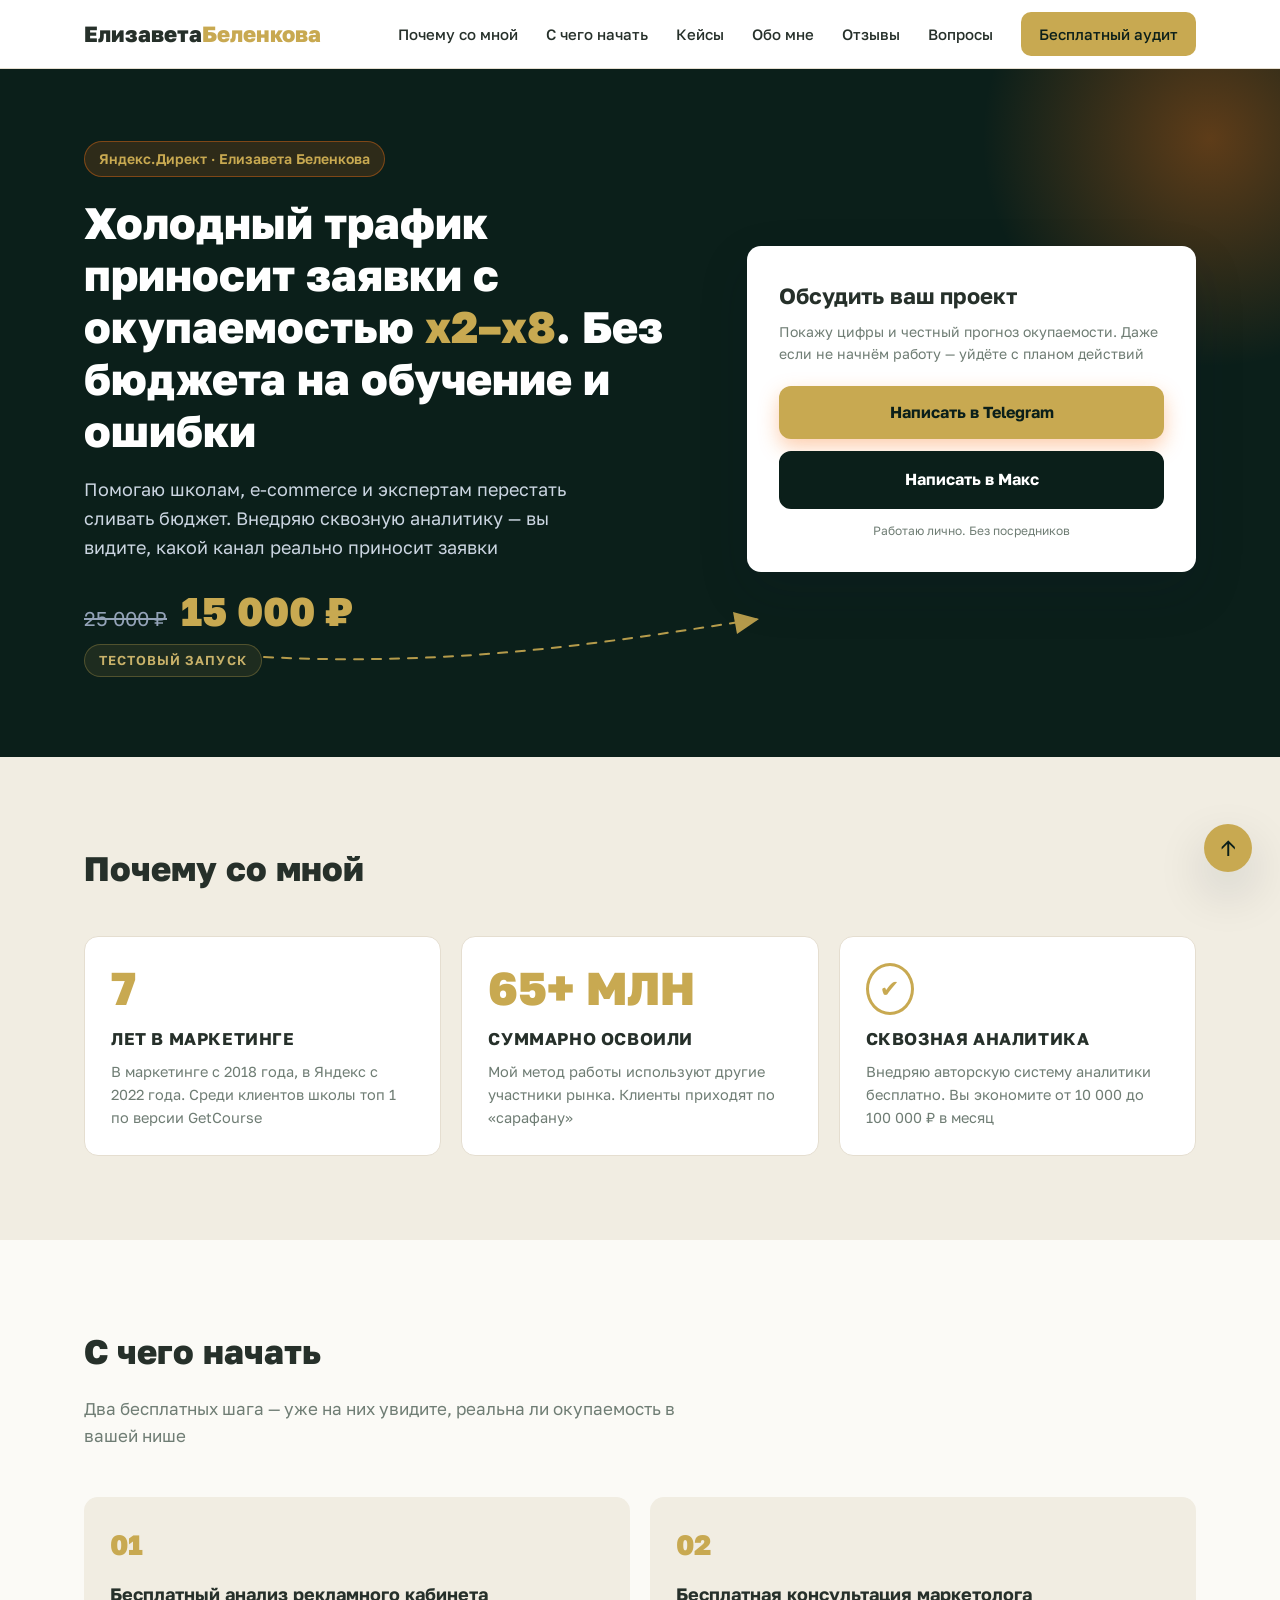
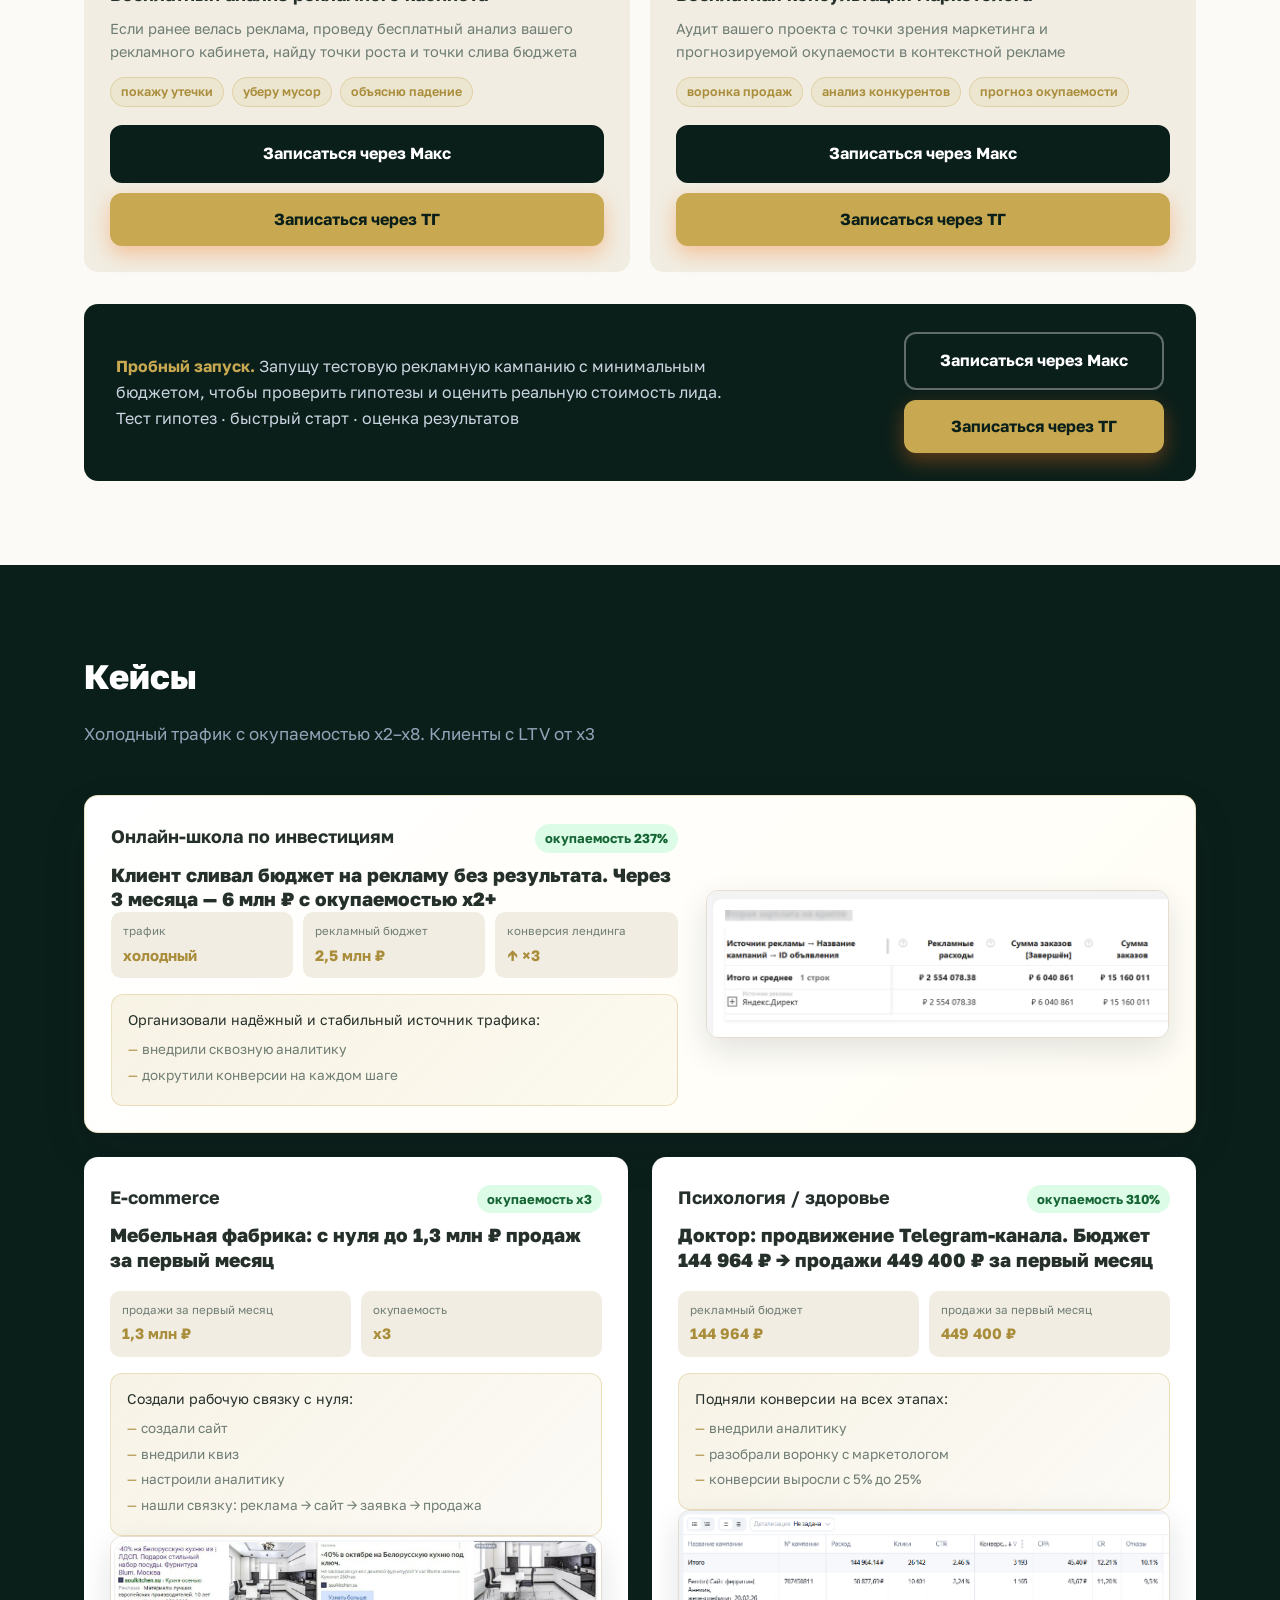
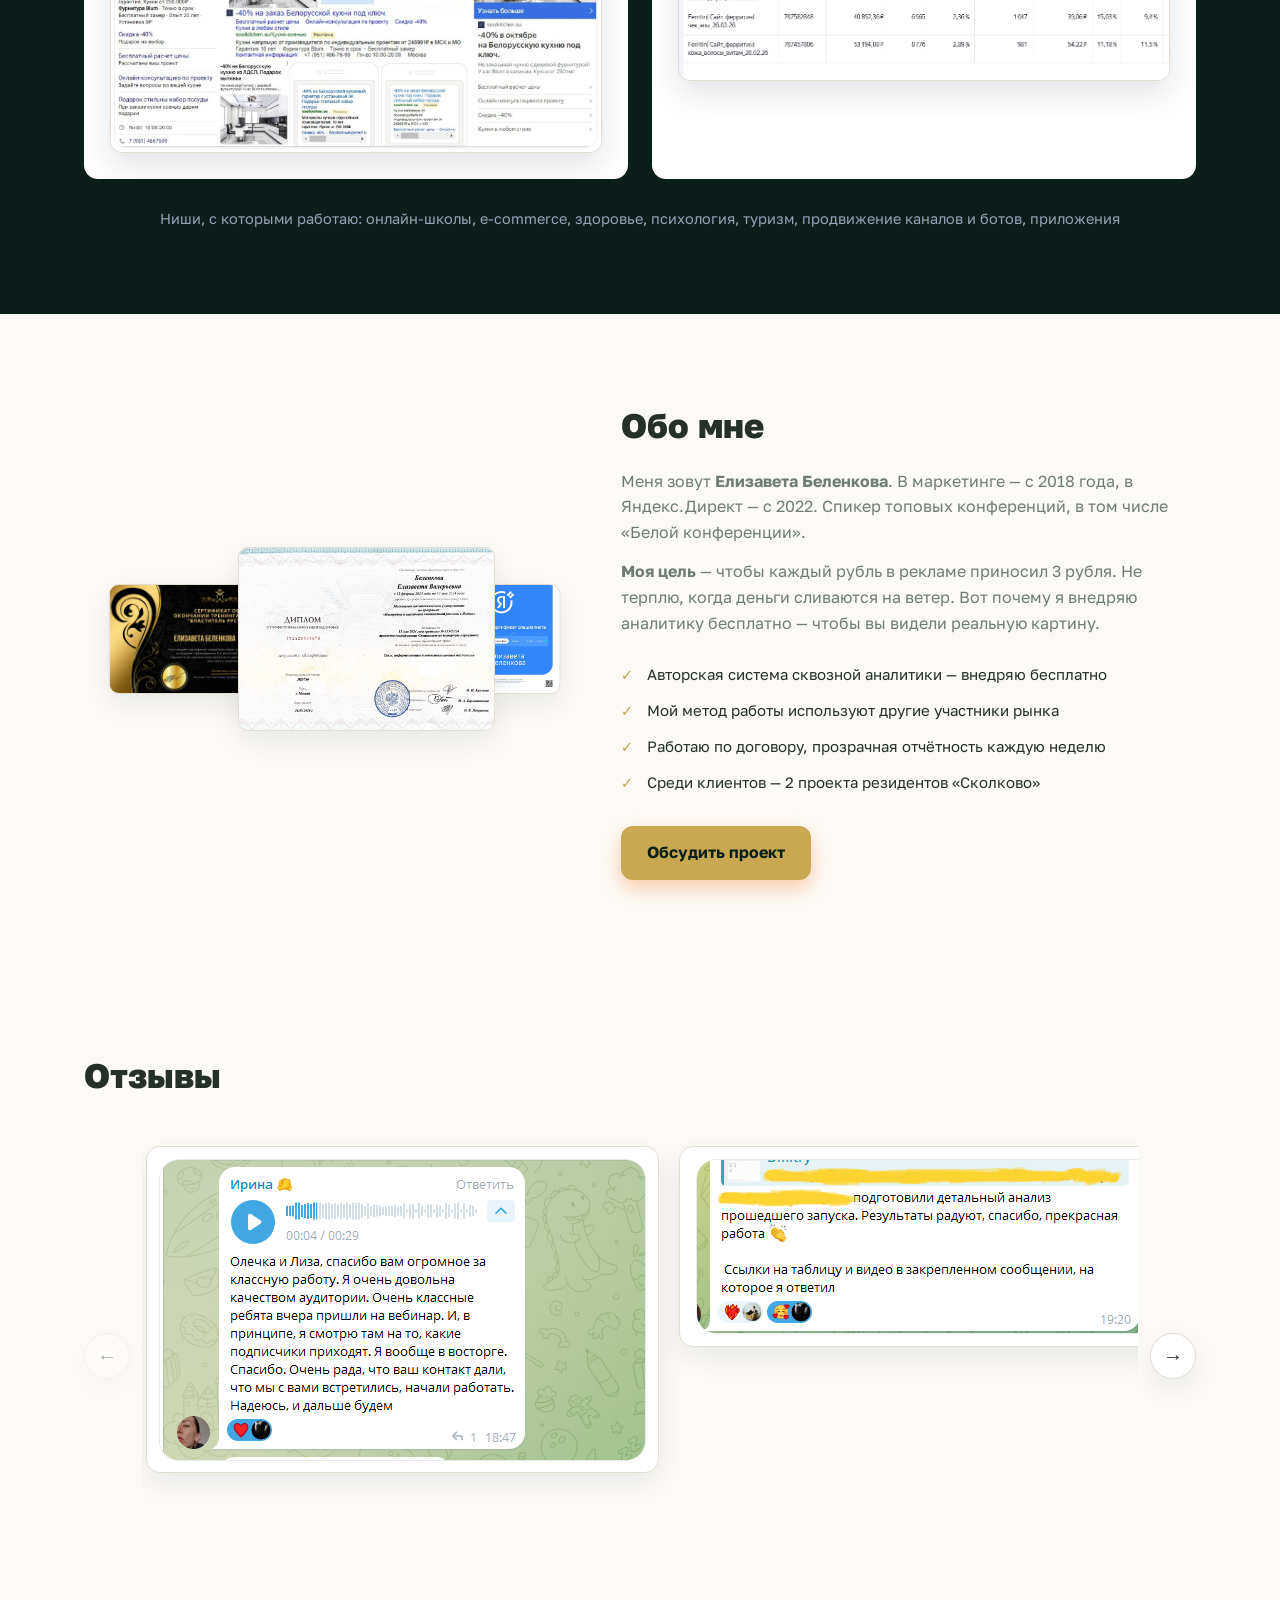
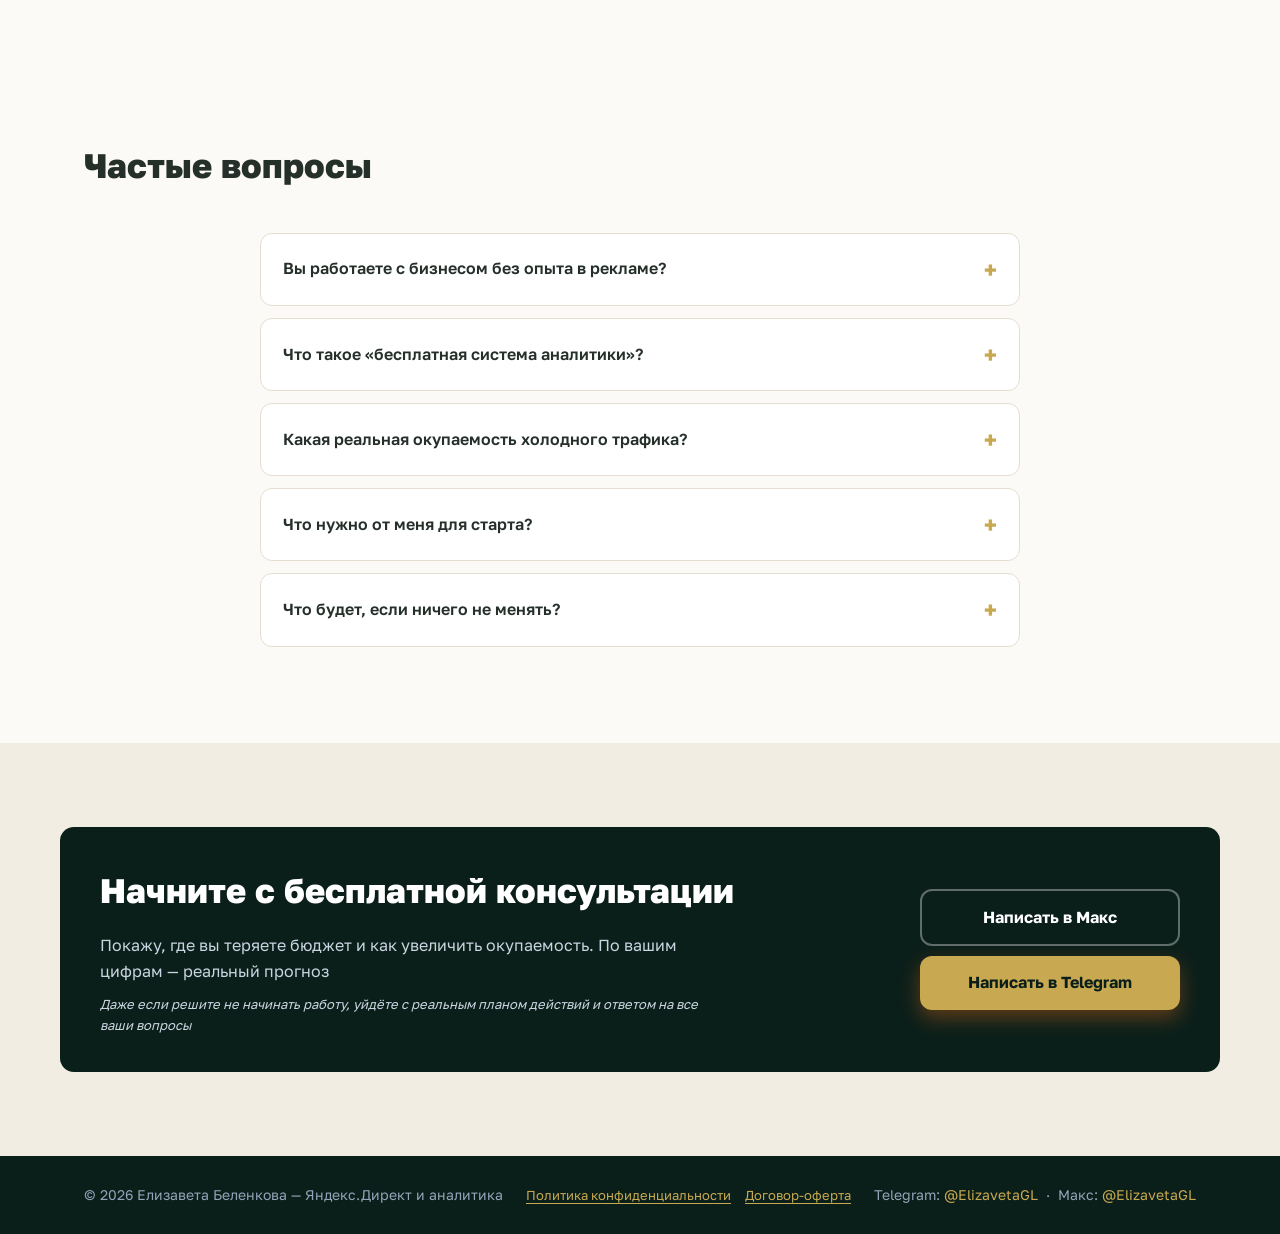
==== index_copy.html @ 48cde71e "feat: создал index_copy.html с рекомендациями по текстам - Hero: заголовок про клиента, подзаголовок" ====
<!DOCTYPE html>
<html lang="ru">
<head>
  <meta charset="UTF-8">
  <meta name="viewport" content="width=device-width, initial-scale=1.0">
  <title>Контекстная реклама с окупаемостью х2–х8 | Елизавета Беленкова</title>
  <meta name="description" content="Настройка и ведение Яндекс.Директ для онлайн-школ, e-commerce и сервисных ниш. Окупаемость холодного трафика х2–х8. Авторская система сквозной аналитики — бесплатно.">
  <link rel="preconnect" href="https://fonts.googleapis.com">
  <link rel="preconnect" href="https://fonts.gstatic.com" crossorigin>
  <link href="https://fonts.googleapis.com/css2?family=Golos+Text:wght@400;500;600;700;800&display=swap" rel="stylesheet">
  <link rel="stylesheet" href="assets/styles.css">
</head>
<body class="theme-premium">

  <header class="header" id="top">
    <div class="container header__inner">
      <a href="#top" class="logo">Елизавета<span>Беленкова</span></a>
      <nav class="nav" id="nav">
        <a href="#why">Почему со мной</a>
        <a href="#start">С чего начать</a>
        <a href="#cases">Кейсы</a>
        <a href="#about">Обо мне</a>
        <a href="#reviews">Отзывы</a>
        <a href="#faq">Вопросы</a>
        <a data-tg href="#" class="nav__cta">Бесплатный аудит</a>
      </nav>
      <button class="burger" id="burger" aria-label="Меню">
        <span></span><span></span><span></span>
      </button>
    </div>
  </header>

  <main>

    <section class="hero">
      <div class="container hero__grid">
        <div class="hero__content">
          <span class="badge">Яндекс.Директ · Елизавета Беленкова</span>
          <h1>Холодный трафик приносит заявки с окупаемостью <span class="accent">х2–х8</span>. Без бюджета на обучение и ошибки</h1>
          <p class="hero__sub">
            Помогаю школам, e-commerce и экспертам перестать сливать бюджет. Внедряю сквозную аналитику — вы видите, какой канал реально приносит заявки
          </p>
          <div class="hero__price">
            <div class="hero__price-row">
              <span class="hero__price-old">25 000 ₽</span>
              <span class="hero__price-new">15 000 ₽</span>
            </div>
            <p class="hero__price-label">тестовый запуск</p>
            <svg class="hero__arrow" viewBox="0 0 760 130" fill="none" preserveAspectRatio="xMaxYMin meet" aria-hidden="true">
              <path class="hero__arrow-line" d="M 180 68 C 380 78, 530 52, 675 30" />
              <polygon class="hero__arrow-head" points="675,30 649,23 653,45" />
            </svg>
          </div>
        </div>

        <div class="lead-card lead-card--contact">
          <h3>Обсудить ваш проект</h3>
          <p class="lead-card__note">Покажу цифры и честный прогноз окупаемости. Даже если не начнём работу — уйдёте с планом действий</p>
          <a data-tg href="#" class="btn btn--primary btn--block">Написать в Telegram</a>
          <a data-max href="#" class="btn btn--max btn--block">Написать в Макс</a>
          <p class="lead-card__hint">Работаю лично. Без посредников</p>
        </div>
      </div>
    </section>

    <section class="why" id="why">
      <div class="container">
        <h2 class="section-title reveal">Почему со мной</h2>
        <div class="why__grid reveal">
          <div class="why__card">
            <span class="why__num">7</span>
            <h3>ЛЕТ В МАРКЕТИНГЕ</h3>
            <p>В маркетинге с 2018 года, в Яндекс с 2022 года. Среди клиентов школы топ 1 по версии GetCourse</p>
          </div>
          <div class="why__card">
            <span class="why__num">65+ МЛН</span>
            <h3>СУММАРНО ОСВОИЛИ</h3>
            <p>Мой метод работы используют другие участники рынка. Клиенты приходят по «сарафану»</p>
          </div>
          <div class="why__card">
            <span class="why__num why__num--check">✔</span>
            <h3>СКВОЗНАЯ АНАЛИТИКА</h3>
            <p>Внедряю авторскую систему аналитики бесплатно. Вы экономите от 10 000 до 100 000 ₽ в месяц</p>
          </div>
        </div>
      </div>
    </section>

    <section class="steps" id="start">
      <div class="container">
        <h2 class="section-title reveal">С чего начать</h2>
        <p class="section-sub reveal">Два бесплатных шага — уже на них увидите, реальна ли окупаемость в вашей нише</p>
        <div class="steps__grid reveal">
          <div class="step-card">
            <span class="step__num">01</span>
            <h3>Бесплатный анализ рекламного кабинета</h3>
            <p>Если ранее велась реклама, проведу бесплатный анализ вашего рекламного кабинета, найду точки роста и точки слива бюджета</p>
            <div class="step-card__tags">
              <span>покажу утечки</span>
              <span>уберу мусор</span>
              <span>объясню падение</span>
            </div>
            <div class="step-card__btns">
              <a data-max href="#" class="btn btn--max btn--block">Записаться через Макс</a>
              <a data-tg href="#" class="btn btn--primary btn--block">Записаться через ТГ</a>
            </div>
          </div>
          <div class="step-card">
            <span class="step__num">02</span>
            <h3>Бесплатная консультация маркетолога</h3>
            <p>Аудит вашего проекта с точки зрения маркетинга и прогнозируемой окупаемости в контекстной рекламе</p>
            <div class="step-card__tags">
              <span>воронка продаж</span>
              <span>анализ конкурентов</span>
              <span>прогноз окупаемости</span>
            </div>
            <div class="step-card__btns">
              <a data-max href="#" class="btn btn--max btn--block">Записаться через Макс</a>
              <a data-tg href="#" class="btn btn--primary btn--block">Записаться через ТГ</a>
            </div>
          </div>
        </div>
        <div class="steps__bonus reveal">
          <p>
            <strong>Пробный запуск.</strong> Запущу тестовую рекламную кампанию с минимальным бюджетом,
            чтобы проверить гипотезы и оценить реальную стоимость лида.<br>
            Тест гипотез · быстрый старт · оценка результатов
          </p>
          <div class="steps__bonus__btns">
            <a data-max href="#" class="btn btn--max btn--block">Записаться через Макс</a>
            <a data-tg href="#" class="btn btn--primary btn--block">Записаться через ТГ</a>
          </div>
        </div>
      </div>
    </section>

    <section class="cases" id="cases">
      <div class="container">
        <h2 class="section-title reveal">Кейсы</h2>
        <p class="section-sub reveal" style="color:#94a3b8">Холодный трафик с окупаемостью х2–х8. Клиенты с LTV от х3</p>
        <div class="cases__grid reveal">
          <div class="case-card case-card--featured">
            <div class="case-card__body">
              <div class="case-card__head">
                <h3>Онлайн-школа по инвестициям</h3>
                <span class="case-card__result">окупаемость 237%</span>
              </div>
              <p class="case-card__main">Клиент сливал бюджет на рекламу без результата. Через 3 месяца — 6 млн ₽ с окупаемостью х2+</p>
              <div class="case-card__stats">
                <div><span>трафик</span><strong>холодный</strong></div>
                <div><span>рекламный бюджет</span><strong>2,5 млн ₽</strong></div>
                <div><span>конверсия лендинга</span><strong>↑ ×3</strong></div>
              </div>
              <div class="case-card__ach">
                <p>Организовали надёжный и стабильный источник трафика:</p>
                <ul>
                  <li>внедрили сквозную аналитику</li>
                  <li>докрутили конверсии на каждом шаге</li>
                </ul>
              </div>
            </div>
            <div class="case-card__shot">
              <img src="ALL.png" alt="Отчёт Яндекс.Метрики: рекламные расходы 2,5 млн ₽, сумма заказов 15,1 млн ₽" loading="lazy">
            </div>
          </div>
          <div class="case-card">
            <div class="case-card__head">
              <h3>E-commerce</h3>
              <span class="case-card__result">окупаемость х3</span>
            </div>
            <p class="case-card__main">Мебельная фабрика: с нуля до 1,3 млн ₽ продаж за первый месяц</p>
            <div class="case-card__stats">
              <div><span>продажи за первый месяц</span><strong>1,3 млн ₽</strong></div>
              <div><span>окупаемость</span><strong>х3</strong></div>
            </div>
            <div class="case-card__ach">
              <p>Создали рабочую связку с нуля:</p>
              <ul>
                <li>создали сайт</li>
                <li>внедрили квиз</li>
                <li>настроили аналитику</li>
                <li>нашли связку: реклама → сайт → заявка → продажа</li>
              </ul>
            </div>
            <div class="case-card__shot">
              <img src="kitchen.png" alt="Мебельная фабрика: кухни на заказ" loading="lazy">
            </div>
          </div>
          <div class="case-card">
            <div class="case-card__head">
              <h3>Психология / здоровье</h3>
              <span class="case-card__result">окупаемость 310%</span>
            </div>
            <p class="case-card__main">Доктор: продвижение Telegram-канала. Бюджет 144 964 ₽ → продажи 449 400 ₽ за первый месяц</p>
            <div class="case-card__stats">
              <div><span>рекламный бюджет</span><strong>144 964 ₽</strong></div>
              <div><span>продажи за первый месяц</span><strong>449 400 ₽</strong></div>
            </div>
            <div class="case-card__ach">
              <p>Подняли конверсии на всех этапах:</p>
              <ul>
                <li>внедрили аналитику</li>
                <li>разобрали воронку с маркетологом</li>
                <li>конверсии выросли с 5% до 25%</li>
              </ul>
            </div>
            <div class="case-card__shot">
              <img src="abacum_tg_max.png" alt="Продвижение Telegram-канала доктора" loading="lazy">
            </div>
          </div>
        </div>
        <p class="cases__foot reveal">Ниши, с которыми работаю: онлайн-школы, e-commerce, здоровье, психология, туризм, продвижение каналов и ботов, приложения</p>
      </div>
    </section>

    <section class="about" id="about">
      <div class="container about__grid">
        <div class="about__photo">
          <img src="uFvRj5o0XX8.jpg" alt="Сертификат Яндекс.Директ" loading="lazy">
          <img src="Снимок экрана 2026-08-14 155853.png" alt="Сертификат: большой" loading="lazy">
          <img src="00a7bf49-d16f-48d0-bddd-708c6bc066bc.jpg" alt="Сертификат: малый" loading="lazy">
        </div>
        <div class="about__content">
          <h2 class="section-title reveal">Обо мне</h2>
          <p>
            Меня зовут <strong>Елизавета Беленкова</strong>. В маркетинге — с 2018 года,
            в Яндекс.Директ — с 2022. Спикер топовых конференций, в том числе
            «Белой конференции».
          </p>
          <p>
            <strong>Моя цель</strong> — чтобы каждый рубль в рекламе приносил 3 рубля. Не терплю, когда деньги сливаются на ветер. Вот почему я внедряю аналитику бесплатно — чтобы вы видели реальную картину.
          </p>
          <ul class="about__list">
            <li>Авторская система сквозной аналитики — внедряю бесплатно</li>
            <li>Мой метод работы используют другие участники рынка</li>
            <li>Работаю по договору, прозрачная отчётность каждую неделю</li>
            <li>Среди клиентов — 2 проекта резидентов «Сколково»</li>
          </ul>
          <a href="#contact" class="btn btn--primary">Обсудить проект</a>
        </div>
      </div>
    </section>

    <section class="reviews" id="reviews">
      <div class="container">
        <h2 class="section-title reveal">Отзывы</h2>
        <div class="reviews__gallery reveal" id="reviews-gallery">
          <button class="gallery__btn gallery__btn--prev" type="button" aria-label="Предыдущий отзыв">←</button>
          <div class="gallery__track" id="gallery-track">
            <div class="gallery__slide">
              <img src="review-1.png" alt="Отзыв клиента: Олечка и Лиза, спасибо за классную работу">
            </div>
            <div class="gallery__slide">
              <img src="review-2.png" alt="Отзыв клиента: детальный анализ прошедшего запуска">
            </div>
            <div class="gallery__slide">
              <img src="review-3.png" alt="Отзыв клиента: отчёт, 9 покупок с канала, ROMI 209%">
            </div>
            <div class="gallery__slide">
              <img src="review-4.png" alt="Отзыв клиента: просят притормозить рекламу">
            </div>
            <div class="gallery__slide">
              <img src="review-5.png" alt="Отзыв клиента: 3 оплаты, ROMI 250%">
            </div>
            <div class="gallery__slide">
              <img src="review-6.png" alt="Отзыв клиента: 10 продаж в холодную на высокий чек">
            </div>
          </div>
          <button class="gallery__btn gallery__btn--next" type="button" aria-label="Следующий отзыв">→</button>
        </div>
      </div>
    </section>

    <section class="faq" id="faq">
      <div class="container">
        <h2 class="section-title reveal">Частые вопросы</h2>
        <div class="faq__list reveal">
          <details class="faq__item">
            <summary>Вы работаете с бизнесом без опыта в рекламе?</summary>
            <p>Я ориентируюсь на «твёрдый» бизнес: с бюджетом на рекламу, пониманием трафика и маркетинга. С такими проектами результат достигается быстрее и предсказуемее.</p>
          </details>
          <details class="faq__item">
            <summary>Что такое «бесплатная система аналитики»?</summary>
            <p>Моя авторская система сквозной аналитики. Внедряю её бесплатно — вы экономите от 10 000 до 100 000 ₽ в месяц на платных сервисах и видите, какой канал и объявление реально приносят заявки.</p>
          </details>
          <details class="faq__item">
            <summary>Какая реальная окупаемость холодного трафика?</summary>
            <p>В моих кейсах — х2–х8, при условии, что клиент заинтересован в системной работе и я вижу маржу. Точный прогноз считаю на бесплатном аудите по вашим цифрам.</p>
          </details>
          <details class="faq__item">
            <summary>Что нужно от меня для старта?</summary>
            <p>Доступ к рекламному кабинету и аналитике (или создам с нуля), счётчик Метрики и понимание экономики проекта. Всё остальное беру на себя.</p>
          </details>
          <details class="faq__item">
            <summary>Что будет, если ничего не менять?</summary>
            <p>Бюджет продолжит утекать на неконвертирующий трафик. Без аналитики вы не увидите, где именно теряете деньги. Каждый месяц промедления — это минус десятки тысяч рублей.</p>
          </details>
        </div>
      </div>
    </section>

    <section class="contact" id="contact">
      <div class="container contact__bonus reveal">
        <div>
          <h2 class="section-title">Начните с бесплатной консультации</h2>
          <p>
            Покажу, где вы теряете бюджет и как увеличить окупаемость. По вашим цифрам — реальный прогноз
          </p>
          <p class="contact__bonus__note">
            Даже если решите не начинать работу, уйдёте с реальным планом действий и ответом на все ваши вопросы
          </p>
        </div>
        <div class="contact__bonus__btns">
          <a data-max href="#" class="btn btn--max btn--block">Написать в Макс</a>
          <a data-tg href="#" class="btn btn--primary btn--block">Написать в Telegram</a>
        </div>
      </div>
    </section>

  </main>

  <footer class="footer">
    <div class="container footer__inner">
      <p>© <span id="year"></span> Елизавета Беленкова — Яндекс.Директ и аналитика</p>
      <div class="footer__links">
        <a href="privacy.html">Политика конфиденциальности</a>
        <a href="offer.html">Договор-оферта</a>
      </div>
      <p>Telegram: <a data-tg href="#">@belenkova_direct</a> &nbsp;·&nbsp; Макс: <a data-max href="#">@ElizavetaGL</a></p>
    </div>
  </footer>

  <a href="#top" class="to-top" id="to-top" aria-label="Наверх">↑</a>

  <div class="lightbox" id="lightbox" aria-hidden="true">
    <img src="" alt="">
  </div>

  <script src="assets/config.js"></script>
  <script src="assets/main.js"></script>
</body>
</html>
---- assets/styles.css ----
:root {
  --bg: #ffffff;
  --bg-dark: #0f172a;
  --bg-soft: #f1f5f9;
  --text: #1e293b;
  --text-muted: #64748b;
  --accent: #f97316;
  --accent-dark: #ea580c;
  --border: #e2e8f0;
  --white: #ffffff;
  --on-accent: #ffffff;
  --radius: 14px;
  --shadow: 0 10px 30px rgba(15, 23, 42, 0.08);
  --shadow-lg: 0 20px 50px rgba(15, 23, 42, 0.16);
}

.theme-premium {
  --bg: #fbfaf6;
  --bg-dark: #0b1f1a;
  --bg-soft: #f1ede2;
  --text: #26302a;
  --text-muted: #6f7d74;
  --accent: #c8a951;
  --accent-dark: #a98d3b;
  --border: #e5ded0;
  --on-accent: #0b1f1a;
}

.theme-tech {
  --bg: #ffffff;
  --bg-dark: #1e1b4b;
  --bg-soft: #eef2ff;
  --text: #1e293b;
  --text-muted: #64748b;
  --accent: #6366f1;
  --accent-dark: #4f46e5;
  --border: #e2e8f0;
  --on-accent: #ffffff;
}

.theme-terracotta {
  --bg: #fffaf5;
  --bg-dark: #2b1b12;
  --bg-soft: #faf0e6;
  --text: #2f241c;
  --text-muted: #7a6a5b;
  --accent: #bc6c3c;
  --accent-dark: #a45a2e;
  --border: #eadfd2;
  --on-accent: #ffffff;
}

.theme-ocean {
  --bg: #ffffff;
  --bg-dark: #083344;
  --bg-soft: #ecfeff;
  --text: #1d3a36;
  --text-muted: #5b7f7a;
  --accent: #0d9488;
  --accent-dark: #0f766e;
  --border: #d1e7e7;
  --on-accent: #ffffff;
}

* {
  margin: 0;
  padding: 0;
  box-sizing: border-box;
}

html {
  scroll-behavior: smooth;
}

body {
  font-family: "Golos Text", "Segoe UI", system-ui, -apple-system, Roboto, Arial, sans-serif;
  color: var(--text);
  background: var(--bg);
  line-height: 1.6;
}

.container {
  max-width: 1160px;
  margin: 0 auto;
  padding: 0 24px;
}

a {
  color: var(--accent-dark);
  text-decoration: none;
}

img {
  max-width: 100%;
}

/* ---------- Header ---------- */

.header {
  position: sticky;
  top: 0;
  z-index: 100;
  background: rgba(255, 255, 255, 0.92);
  backdrop-filter: blur(10px);
  border-bottom: 1px solid var(--border);
}

.header__inner {
  display: flex;
  align-items: center;
  justify-content: space-between;
  height: 68px;
}

.logo {
  font-size: 22px;
  font-weight: 800;
  color: var(--text);
}

.logo span {
  color: var(--accent);
}

.nav {
  display: flex;
  align-items: center;
  gap: 28px;
}

.nav a {
  color: var(--text);
  font-weight: 500;
  font-size: 15px;
}

.nav a:hover {
  color: var(--accent-dark);
}

.nav__cta {
  background: var(--accent);
  color: var(--on-accent) !important;
  padding: 10px 18px;
  border-radius: 10px;
  font-weight: 600;
}

.nav__cta:hover {
  background: var(--accent-dark);
  color: var(--on-accent) !important;
}

.burger {
  display: none;
  flex-direction: column;
  gap: 5px;
  background: none;
  border: none;
  cursor: pointer;
  padding: 8px;
}

.burger span {
  width: 24px;
  height: 2px;
  background: var(--text);
  border-radius: 2px;
  transition: 0.2s;
}

/* ---------- Buttons ---------- */

.btn {
  display: inline-block;
  padding: 14px 26px;
  border-radius: 12px;
  font-weight: 700;
  font-size: 16px;
  border: none;
  cursor: pointer;
  text-align: center;
  transition: 0.2s;
}

.btn--primary {
  background: var(--accent);
  color: var(--on-accent);
  box-shadow: 0 8px 20px rgba(249, 115, 22, 0.35);
}

.btn--primary:hover {
  background: var(--accent-dark);
  transform: translateY(-2px);
}

.btn--ghost {
  background: transparent;
  color: var(--text);
  border: 2px solid var(--border);
}

.btn--ghost:hover {
  border-color: var(--accent);
  color: var(--accent-dark);
}

.btn--max {
  background: var(--bg-dark);
  color: var(--white);
  border: 2px solid var(--bg-dark);
}

.steps__bonus__btns .btn--max,
.contact__bonus__btns .btn--max {
  border-color: rgba(255, 255, 255, 0.35);
}

.btn--max:hover {
  background: var(--accent);
  border-color: var(--accent);
  color: var(--on-accent);
  transform: translateY(-2px);
}

.btn--block {
  display: block;
  width: 100%;
}

/* ---------- Hero ---------- */

.hero {
  background: var(--bg-dark);
  color: var(--white);
  padding: 72px 0 80px;
  position: relative;
  overflow: hidden;
}

.hero::before {
  content: "";
  position: absolute;
  top: -160px;
  right: -160px;
  width: 460px;
  height: 460px;
  background: radial-gradient(circle, rgba(249, 115, 22, 0.35), transparent 70%);
  border-radius: 50%;
}

.hero__grid {
  display: grid;
  grid-template-columns: 1.15fr 0.85fr;
  gap: 56px;
  align-items: center;
}

.badge {
  display: inline-block;
  background: rgba(249, 115, 22, 0.15);
  color: var(--accent);
  border: 1px solid rgba(249, 115, 22, 0.4);
  padding: 6px 14px;
  border-radius: 100px;
  font-size: 14px;
  font-weight: 600;
  margin-bottom: 20px;
}

.hero h1 {
  font-size: 44px;
  line-height: 1.18;
  font-weight: 800;
  margin-bottom: 18px;
}

.hero h1 .accent {
  color: var(--accent);
}

.hero__sub {
  font-size: 18px;
  color: #cbd5e1;
  margin-bottom: 28px;
  max-width: 520px;
}

.hero__actions {
  display: flex;
  gap: 16px;
  flex-wrap: wrap;
  margin-bottom: 36px;
}

.hero__price-row {
  display: flex;
  align-items: baseline;
  gap: 14px;
}

.hero__price-old {
  font-size: 20px;
  color: #94a3b8;
  text-decoration: line-through;
}

.hero__price-new {
  font-size: 40px;
  font-weight: 800;
  color: var(--accent);
  line-height: 1.1;
}

.hero__price-label {
  display: inline-block;
  margin-top: 10px;
  color: #c9b26a;
  font-size: 13px;
  font-weight: 600;
  letter-spacing: 0.08em;
  text-transform: uppercase;
  background: rgba(200, 169, 81, 0.1);
  border: 1px solid rgba(200, 169, 81, 0.3);
  padding: 5px 14px;
  border-radius: 100px;
}

.hero__price {
  position: relative;
}

.hero__arrow {
  position: absolute;
  top: 0;
  left: 0;
  width: 760px;
  max-width: none;
  height: auto;
  pointer-events: none;
  z-index: 1;
  opacity: 0.9;
}

.hero__arrow-line {
  stroke: var(--accent);
  stroke-width: 2;
  stroke-linecap: round;
  stroke-dasharray: 9 9;
  fill: none;
  animation: hero-dash 1.1s linear infinite;
}

.hero__arrow-head {
  fill: var(--accent);
}

.hero .lead-card {
  position: relative;
  z-index: 2;
}

@keyframes hero-dash {
  to { stroke-dashoffset: -18; }
}

.hero .btn--ghost {
  color: var(--white);
  border-color: rgba(255, 255, 255, 0.3);
}

.hero .btn--ghost:hover {
  border-color: var(--accent);
  color: var(--accent);
}

.hero__facts {
  list-style: none;
  display: flex;
  gap: 28px;
  flex-wrap: wrap;
}

.hero__facts li {
  font-size: 14px;
  color: #94a3b8;
}

.hero__facts strong {
  display: block;
  font-size: 20px;
  color: var(--white);
}

/* ---------- Lead card / form ---------- */

.lead-card {
  background: var(--white);
  color: var(--text);
  border-radius: var(--radius);
  padding: 32px;
  box-shadow: var(--shadow-lg);
}

.lead-card h3 {
  font-size: 22px;
  margin-bottom: 8px;
}

.lead-card__note {
  color: var(--text-muted);
  font-size: 14px;
  margin-bottom: 18px;
}

.lead-card label {
  display: block;
  font-size: 14px;
  font-weight: 600;
  color: var(--text);
  margin-bottom: 14px;
}

.lead-card input {
  display: block;
  width: 100%;
  margin-top: 6px;
  padding: 12px 14px;
  border: 1px solid var(--border);
  border-radius: 10px;
  font-size: 15px;
  color: var(--text);
  background: var(--bg-soft);
  transition: 0.2s;
}

.lead-card input:focus {
  outline: none;
  border-color: var(--accent);
  background: var(--white);
}

.lead-card__hint {
  font-size: 12px;
  color: var(--text-muted);
  margin-top: 12px;
  text-align: center;
}

.lead-card__success {
  margin-top: 14px;
  padding: 12px;
  border-radius: 10px;
  background: #dcfce7;
  color: #166534;
  font-weight: 600;
  text-align: center;
}

.lead-card .btn {
  margin-top: 4px;
}

.lead-card--contact .btn + .btn {
  margin-top: 12px;
}

.lead-card--contact .lead-card__note {
  margin-bottom: 20px;
}

/* ---------- Sections common ---------- */

section {
  padding: 84px 0;
}

.section-title {
  font-size: 34px;
  font-weight: 800;
  text-align: left;
  margin-bottom: 16px;
}

.section-sub {
  text-align: left;
  color: var(--text-muted);
  font-size: 17px;
  margin-bottom: 48px;
  max-width: 640px;
}

/* ---------- Why ---------- */

.why {
  background: var(--bg-soft);
}

.why__grid {
  display: grid;
  grid-template-columns: repeat(3, 1fr);
  gap: 20px;
  margin-top: 40px;
}

.why__card {
  background: var(--white);
  border: 1px solid var(--border);
  border-radius: var(--radius);
  padding: 26px;
  transition: 0.2s;
}

.why__card:hover {
  box-shadow: var(--shadow);
  transform: translateY(-3px);
}

.why__num {
  display: inline-flex;
  align-items: center;
  justify-content: center;
  font-size: 46px;
  font-weight: 800;
  color: var(--accent);
  line-height: 1.1;
  min-height: 52px;
}

.why__num--check {
  width: 48px;
  height: 48px;
  border: 3px solid var(--accent);
  border-radius: 50%;
  font-size: 24px;
}

.why__card h3 {
  font-size: 17px;
  letter-spacing: 0.6px;
  text-transform: uppercase;
  margin: 10px 0 8px;
}

.why__card p {
  font-size: 14.5px;
  color: var(--text-muted);
}

/* ---------- Steps bonus ---------- */

.steps__bonus {
  margin-top: 32px;
  background: var(--bg-dark);
  color: var(--white);
  border-radius: var(--radius);
  padding: 28px 32px;
  display: flex;
  align-items: center;
  justify-content: space-between;
  gap: 24px;
  flex-wrap: wrap;
}

.steps__bonus p {
  max-width: 640px;
  color: #cbd5e1;
}

.steps__bonus strong {
  color: var(--accent);
}

.steps__bonus__btns {
  display: flex;
  flex-direction: column;
  gap: 10px;
  min-width: 260px;
}

/* ---------- Cases foot ---------- */

.cases__foot {
  margin-top: 28px;
  text-align: center;
  color: #94a3b8;
  font-size: 14.5px;
}

.case-card__inv {
  font-weight: 700;
  color: var(--text) !important;
  font-size: 15px !important;
}

/* ---------- Pain ---------- */

.pain {
  background: var(--bg-soft);
}

.pain__grid {
  display: grid;
  grid-template-columns: repeat(4, 1fr);
  gap: 20px;
  margin: 40px 0 32px;
}

.pain__item {
  background: var(--white);
  border: 1px solid var(--border);
  border-radius: var(--radius);
  padding: 24px;
  text-align: center;
}

.pain__icon {
  width: 40px;
  height: 40px;
  line-height: 38px;
  margin: 0 auto 12px;
  border-radius: 50%;
  background: #fee2e2;
  color: #dc2626;
  font-weight: 800;
  font-size: 18px;
}

.pain__item p {
  font-size: 15px;
}

.pain__outro {
  text-align: center;
  font-size: 17px;
  color: var(--text-muted);
}

/* ---------- Steps ---------- */

.steps__grid {
  display: grid;
  grid-template-columns: repeat(2, 1fr);
  gap: 20px;
  margin-top: 40px;
}

.step,
.step-card {
  background: var(--bg-soft);
  border-radius: var(--radius);
  padding: 26px;
}

.step-card {
  display: flex;
  flex-direction: column;
}

.step-card h3 {
  font-size: 18px;
  margin: 12px 0 8px;
}

.step-card > p {
  font-size: 14.5px;
  color: var(--text-muted);
}

.step-card__tags {
  display: flex;
  flex-wrap: wrap;
  gap: 8px;
  margin: 14px 0 18px;
}

.step-card__tags span {
  background: rgba(200, 169, 81, 0.12);
  border: 1px solid rgba(200, 169, 81, 0.35);
  color: #a98d3b;
  font-size: 12.5px;
  font-weight: 600;
  padding: 4px 10px;
  border-radius: 100px;
}

.step-card__btns {
  display: flex;
  flex-direction: column;
  gap: 10px;
  margin-top: auto;
}

.step__num {
  font-size: 28px;
  font-weight: 800;
  color: var(--accent);
}

.step h3 {
  font-size: 18px;
  margin: 12px 0 8px;
}

.step p {
  font-size: 14.5px;
  color: var(--text-muted);
}

/* ---------- Services / pricing ---------- */

.services__grid {
  display: grid;
  grid-template-columns: repeat(3, 1fr);
  gap: 24px;
  align-items: stretch;
}

.service-card {
  border: 1px solid var(--border);
  border-radius: var(--radius);
  padding: 30px;
  display: flex;
  flex-direction: column;
  background: var(--white);
  position: relative;
}

.service-card--hit {
  border: 2px solid var(--accent);
  box-shadow: var(--shadow-lg);
}

.service-card__tag {
  position: absolute;
  top: -14px;
  left: 50%;
  transform: translateX(-50%);
  background: var(--accent);
  color: var(--on-accent);
  font-size: 13px;
  font-weight: 700;
  padding: 5px 16px;
  border-radius: 100px;
  white-space: nowrap;
}

.service-card h3 {
  font-size: 20px;
  margin-bottom: 8px;
}

.service-card__price {
  font-size: 26px;
  font-weight: 800;
  color: var(--accent-dark);
  margin-bottom: 18px;
}

.service-card ul {
  list-style: none;
  margin-bottom: 24px;
  flex-grow: 1;
}

.service-card ul li {
  padding: 6px 0 6px 24px;
  position: relative;
  font-size: 15px;
}

.service-card ul li::before {
  content: "✓";
  position: absolute;
  left: 0;
  color: var(--accent);
  font-weight: 800;
}

.service-card__note {
  font-size: 13px;
  color: var(--text-muted);
  margin-bottom: 14px;
}

/* ---------- Cases ---------- */

.cases {
  background: var(--bg-dark);
  color: var(--white);
}

.cases .section-title {
  color: var(--white);
}

.cases__stats {
  display: grid;
  grid-template-columns: repeat(4, 1fr);
  gap: 20px;
  margin: 40px 0 56px;
}

.stat {
  text-align: center;
  padding: 20px;
  background: rgba(255, 255, 255, 0.05);
  border: 1px solid rgba(255, 255, 255, 0.1);
  border-radius: var(--radius);
}

.stat__num {
  display: block;
  font-size: 34px;
  font-weight: 800;
  color: var(--accent);
}

.stat p {
  color: #94a3b8;
  font-size: 14px;
}

.cases__grid {
  display: grid;
  grid-template-columns: repeat(2, 1fr);
  gap: 24px;
}

.case-card {
  background: var(--white);
  color: var(--text);
  border-radius: var(--radius);
  padding: 26px;
}

.case-card--featured {
  grid-column: 1 / -1;
  display: grid;
  grid-template-columns: 1.1fr 0.9fr;
  gap: 28px;
  align-items: center;
  background: linear-gradient(135deg, var(--white), #fffdf4);
  border: 1px solid rgba(200, 169, 81, 0.3);
  box-shadow: 0 18px 44px rgba(15, 23, 42, 0.1);
}

.case-card__shot img {
  width: 100%;
  display: block;
  border-radius: 12px;
  border: 1px solid var(--border);
  background: var(--white);
  box-shadow: 0 12px 32px rgba(15, 23, 42, 0.12);
}

.case-card__shot p {
  margin-top: 10px;
  font-size: 12.5px;
  color: var(--text-muted);
  text-align: center;
}

.case-card__head {
  display: flex;
  justify-content: space-between;
  align-items: baseline;
  gap: 12px;
  margin-bottom: 10px;
}

.case-card__head h3 {
  font-size: 18px;
}

.case-card__result {
  background: #dcfce7;
  color: #166534;
  font-size: 13px;
  font-weight: 700;
  padding: 4px 10px;
  border-radius: 100px;
  white-space: nowrap;
}

.case-card > p {
  color: var(--text-muted);
  font-size: 14.5px;
  margin-bottom: 18px;
}

.case-card__row {
  display: flex;
  justify-content: space-between;
  padding: 8px 0;
  border-top: 1px dashed var(--border);
  font-size: 14.5px;
}

.case-card__row span {
  color: var(--text-muted);
}

.case-card .case-card__main {
  font-size: 19px;
  font-weight: 800;
  color: var(--text);
  line-height: 1.3;
}

.case-card__stats {
  display: grid;
  grid-template-columns: repeat(auto-fit, minmax(130px, 1fr));
  gap: 10px;
  margin-bottom: 16px;
}

.case-card__text {
  font-size: 14.5px;
  color: var(--text-muted);
  margin-bottom: 16px;
}

.case-card__stats div {
  background: var(--bg-soft);
  border-radius: 10px;
  padding: 10px 12px;
}

.case-card__stats span {
  display: block;
  font-size: 11.5px;
  color: var(--text-muted);
  margin-bottom: 2px;
}

.case-card__stats strong {
  font-size: 15px;
  color: var(--accent-dark);
}

.case-card__ach {
  background: linear-gradient(135deg, rgba(200, 169, 81, 0.14), rgba(200, 169, 81, 0.05));
  border: 1px solid rgba(200, 169, 81, 0.3);
  border-radius: 12px;
  padding: 14px 16px;
}

.case-card__ach p {
  font-size: 14px;
  color: var(--text);
  margin-bottom: 8px;
}

.case-card__ach ul {
  list-style: none;
  margin: 0;
  padding: 0;
}

.case-card__ach li {
  font-size: 13.5px;
  color: var(--text-muted);
  padding-left: 14px;
  position: relative;
  margin-bottom: 4px;
}

.case-card__ach li::before {
  content: "—";
  position: absolute;
  left: 0;
  color: #a98d3b;
}

/* ---------- Reviews ---------- */

.reviews__grid {
  display: grid;
  grid-template-columns: repeat(3, 1fr);
  gap: 24px;
  margin-top: 40px;
}

.review {
  background: var(--bg-soft);
  border-radius: var(--radius);
  padding: 26px;
}

.review__stars {
  color: #f59e0b;
  letter-spacing: 2px;
  margin-bottom: 10px;
}

.review__text {
  font-size: 15px;
  margin-bottom: 14px;
}

.review__name {
  font-size: 14px;
  font-weight: 700;
  color: var(--text-muted);
}

.reviews__gallery {
  position: relative;
  display: flex;
  align-items: center;
  gap: 12px;
  margin-top: 40px;
}

.gallery__track {
  flex: 1;
  display: flex;
  gap: 20px;
  overflow-x: auto;
  -webkit-overflow-scrolling: touch;
  padding: 4px;
  scrollbar-width: none;
}

.gallery__track::-webkit-scrollbar {
  display: none;
}

.gallery__slide {
  flex: 0 0 auto;
  width: auto;
  align-self: flex-start;
  border-radius: var(--radius);
  border: 1px solid var(--border);
  background: var(--white);
  box-shadow: var(--shadow);
  padding: 10px;
}

.gallery__slide img {
  height: auto;
  max-height: calc(100vh - 220px);
  width: auto;
  max-width: 80vw;
  display: block;
  border-radius: 8px;
  object-fit: contain;
}

.gallery__btn {
  flex: 0 0 auto;
  width: 46px;
  height: 46px;
  border-radius: 50%;
  border: 1px solid var(--border);
  background: var(--white);
  color: var(--text);
  font-size: 20px;
  font-weight: 700;
  cursor: pointer;
  box-shadow: var(--shadow);
  transition: 0.2s;
  line-height: 1;
  display: flex;
  align-items: center;
  justify-content: center;
}

.gallery__btn:hover {
  background: var(--accent);
  border-color: var(--accent);
  color: var(--on-accent);
}

.gallery__btn:disabled {
  opacity: 0.35;
  cursor: default;
}

/* ---------- About ---------- */

.about__grid {
  display: grid;
  grid-template-columns: 0.85fr 1fr;
  gap: 48px;
  align-items: center;
}

.about__photo {
  display: flex;
  align-items: center;
  justify-content: center;
  gap: 0;
  padding: 18px 0;
}

.about__photo img {
  flex: 1;
  width: 0;
  height: auto;
  display: block;
  border: 1px solid var(--border);
  border-radius: 10px;
  box-shadow: var(--shadow);
}

.about__photo img:nth-child(1) {
  flex: 2.4;
  z-index: 1;
  transform: translateX(16%);
}

.about__photo img:nth-child(2) {
  flex: 4;
  z-index: 2;
}

.about__photo img:nth-child(3) {
  flex: 1.2;
  z-index: 1;
  transform: translateX(-16%);
}

.about__content .section-title {
  text-align: left;
}

.about__content p {
  color: var(--text-muted);
  margin-bottom: 14px;
}

.about__list {
  list-style: none;
  margin: 20px 0 26px;
}

.about__list li {
  padding: 6px 0 6px 26px;
  position: relative;
  font-size: 15px;
}

.about__list li::before {
  content: "✓";
  position: absolute;
  left: 0;
  color: var(--accent);
  font-weight: 800;
}

/* ---------- FAQ ---------- */

.faq__list {
  max-width: 760px;
  margin: 40px auto 0;
}

.faq__item {
  border: 1px solid var(--border);
  border-radius: 12px;
  margin-bottom: 12px;
  background: var(--white);
}

.faq__item summary {
  cursor: pointer;
  font-weight: 600;
  padding: 18px 22px;
  list-style: none;
  display: flex;
  justify-content: space-between;
  align-items: center;
}

.faq__item summary::after {
  content: "+";
  font-size: 22px;
  color: var(--accent);
  font-weight: 700;
}

.faq__item[open] summary::after {
  content: "−";
}

.faq__item p {
  padding: 0 22px 18px;
  color: var(--text-muted);
  font-size: 15px;
}

/* ---------- Contact ---------- */

.contact {
  background: var(--bg-soft);
}

.contact__bonus {
  margin: 0 auto;
  background: var(--bg-dark);
  color: var(--white);
  border-radius: var(--radius);
  padding: 36px 40px;
  display: flex;
  align-items: center;
  justify-content: space-between;
  gap: 32px;
  flex-wrap: wrap;
}

.contact__bonus .section-title {
  text-align: left;
  color: var(--white);
}

.contact__bonus p {
  max-width: 620px;
  margin-top: 10px;
  color: #cbd5e1;
}

.contact__bonus__note {
  font-size: 13px;
  color: #94a3b8;
  font-style: italic;
}

.contact__bonus__btns {
  display: flex;
  flex-direction: column;
  gap: 10px;
  min-width: 260px;
}

/* ---------- Footer ---------- */

.footer {
  background: var(--bg-dark);
  color: #94a3b8;
  padding: 28px 0;
  font-size: 14px;
}

.footer__inner {
  display: flex;
  justify-content: space-between;
  gap: 16px;
  flex-wrap: wrap;
  align-items: center;
}

.footer__links a {
  color: #94a3b8;
  text-decoration: none;
  transition: color 0.2s;
}

.footer__links a:hover {
  color: var(--accent);
}

.footer__links {
  display: flex;
  flex-wrap: wrap;
  gap: 14px;
}

.footer__links a {
  font-size: 13px;
  text-decoration: underline;
  text-underline-offset: 3px;
}

.footer a {
  color: var(--accent);
}

.to-top {
  position: fixed;
  right: 28px;
  bottom: 28px;
  z-index: 90;
  width: 48px;
  height: 48px;
  display: flex;
  align-items: center;
  justify-content: center;
  background: var(--accent);
  color: var(--on-accent);
  border-radius: 50%;
  font-size: 22px;
  line-height: 1;
  box-shadow: var(--shadow-lg);
  transition: 0.2s;
}

.to-top:hover {
  background: var(--accent-dark);
  transform: translateY(-3px);
}

/* ---------- Legal pages ---------- */

.legal {
  padding: 56px 0 72px;
}

.legal__inner {
  max-width: 860px;
}

.legal__inner .section-title {
  margin-bottom: 20px;
}

.legal h2 {
  margin: 28px 0 10px;
  font-size: 20px;
  color: var(--text);
}

.legal p,
.legal li {
  color: var(--text-muted);
  margin-bottom: 10px;
}

.legal ul {
  padding-left: 22px;
}

.legal__muted {
  color: var(--text-muted);
}

.legal__back {
  margin-top: 36px;
}

.legal__back a {
  font-weight: 600;
}

/* ---------- Reveal animation ---------- */

.reveal {
  opacity: 0;
  transform: translateY(24px);
  transition: opacity 0.6s ease, transform 0.6s ease;
}

.reveal.visible {
  opacity: 1;
  transform: none;
}

/* ---------- Responsive ---------- */

@media (max-width: 960px) {
  .hero__arrow {
    display: none;
  }

  .hero__grid {
    grid-template-columns: 1fr;
  }

  .hero {
    padding: 56px 0 64px;
  }

  .pain__grid,
  .why__grid {
    grid-template-columns: repeat(2, 1fr);
  }

  .steps__grid,
  .cases__stats,
  .cases__grid,
  .services__grid,
  .reviews__grid {
    grid-template-columns: repeat(2, 1fr);
  }

  .case-card--featured {
    grid-template-columns: 1fr;
  }

  .about__grid {
    grid-template-columns: 1fr;
  }

  .about__photo {
    width: 100%;
    max-width: 100%;
    margin: 0 auto;
  }

  .nav {
    position: fixed;
    inset: 68px 0 auto 0;
    flex-direction: column;
    background: var(--white);
    border-bottom: 1px solid var(--border);
    padding: 24px;
    gap: 18px;
    transform: translateY(-130%);
    transition: 0.3s;
    box-shadow: var(--shadow-lg);
  }

  .nav.open {
    transform: none;
  }

  .burger {
    display: flex;
  }
}

@media (max-width: 640px) {
  .container {
    padding: 0 18px;
  }

  .hero h1 {
    font-size: 32px;
  }

  .section-title {
    font-size: 28px;
  }

  .pain__grid,
  .why__grid,
  .steps__grid,
  .cases__stats,
  .cases__grid,
  .services__grid,
  .reviews__grid {
    grid-template-columns: 1fr;
  }

  .hero__actions .btn {
    width: 100%;
  }

  .hero__price-new {
    font-size: 32px;
  }

  .footer__inner {
    flex-direction: column;
  }

  .contact__bonus {
    flex-direction: column;
    align-items: flex-start;
    gap: 24px;
    padding: 28px 22px;
  }

  .contact__bonus .section-title {
    font-size: 26px;
  }

  .contact__bonus__btns {
    width: 100%;
    min-width: 0;
  }

  .contact__bonus__btns .btn {
    width: 100%;
  }

  .to-top {
    right: 16px;
    bottom: 16px;
    width: 42px;
    height: 42px;
    font-size: 18px;
  }

  .gallery__slide {
    flex: 0 0 100%;
    max-width: 100%;
    padding: 8px;
  }

  .gallery__slide img {
    width: 100%;
    height: auto;
    max-width: 100%;
    max-height: calc(100vh - 230px);
    object-fit: contain;
  }

  .gallery__btn {
    width: 38px;
    height: 38px;
    font-size: 18px;
  }

  .reviews__gallery {
    gap: 6px;
    margin-top: 28px;
  }
}

/* ---------- Lightbox ---------- */

.lightbox {
  position: fixed;
  inset: 0;
  z-index: 1000;
  background: rgba(10, 15, 25, 0.92);
  display: flex;
  align-items: center;
  justify-content: center;
  padding: 24px;
  opacity: 0;
  visibility: hidden;
  transition: opacity 0.25s, visibility 0.25s;
}

.lightbox img {
  max-width: 94vw;
  max-height: 94vh;
  object-fit: contain;
  border-radius: 8px;
  box-shadow: 0 24px 60px rgba(0, 0, 0, 0.5);
  cursor: zoom-out;
}

.lightbox--open {
  opacity: 1;
  visibility: visible;
}

.lightbox-locked {
  overflow: hidden;
}
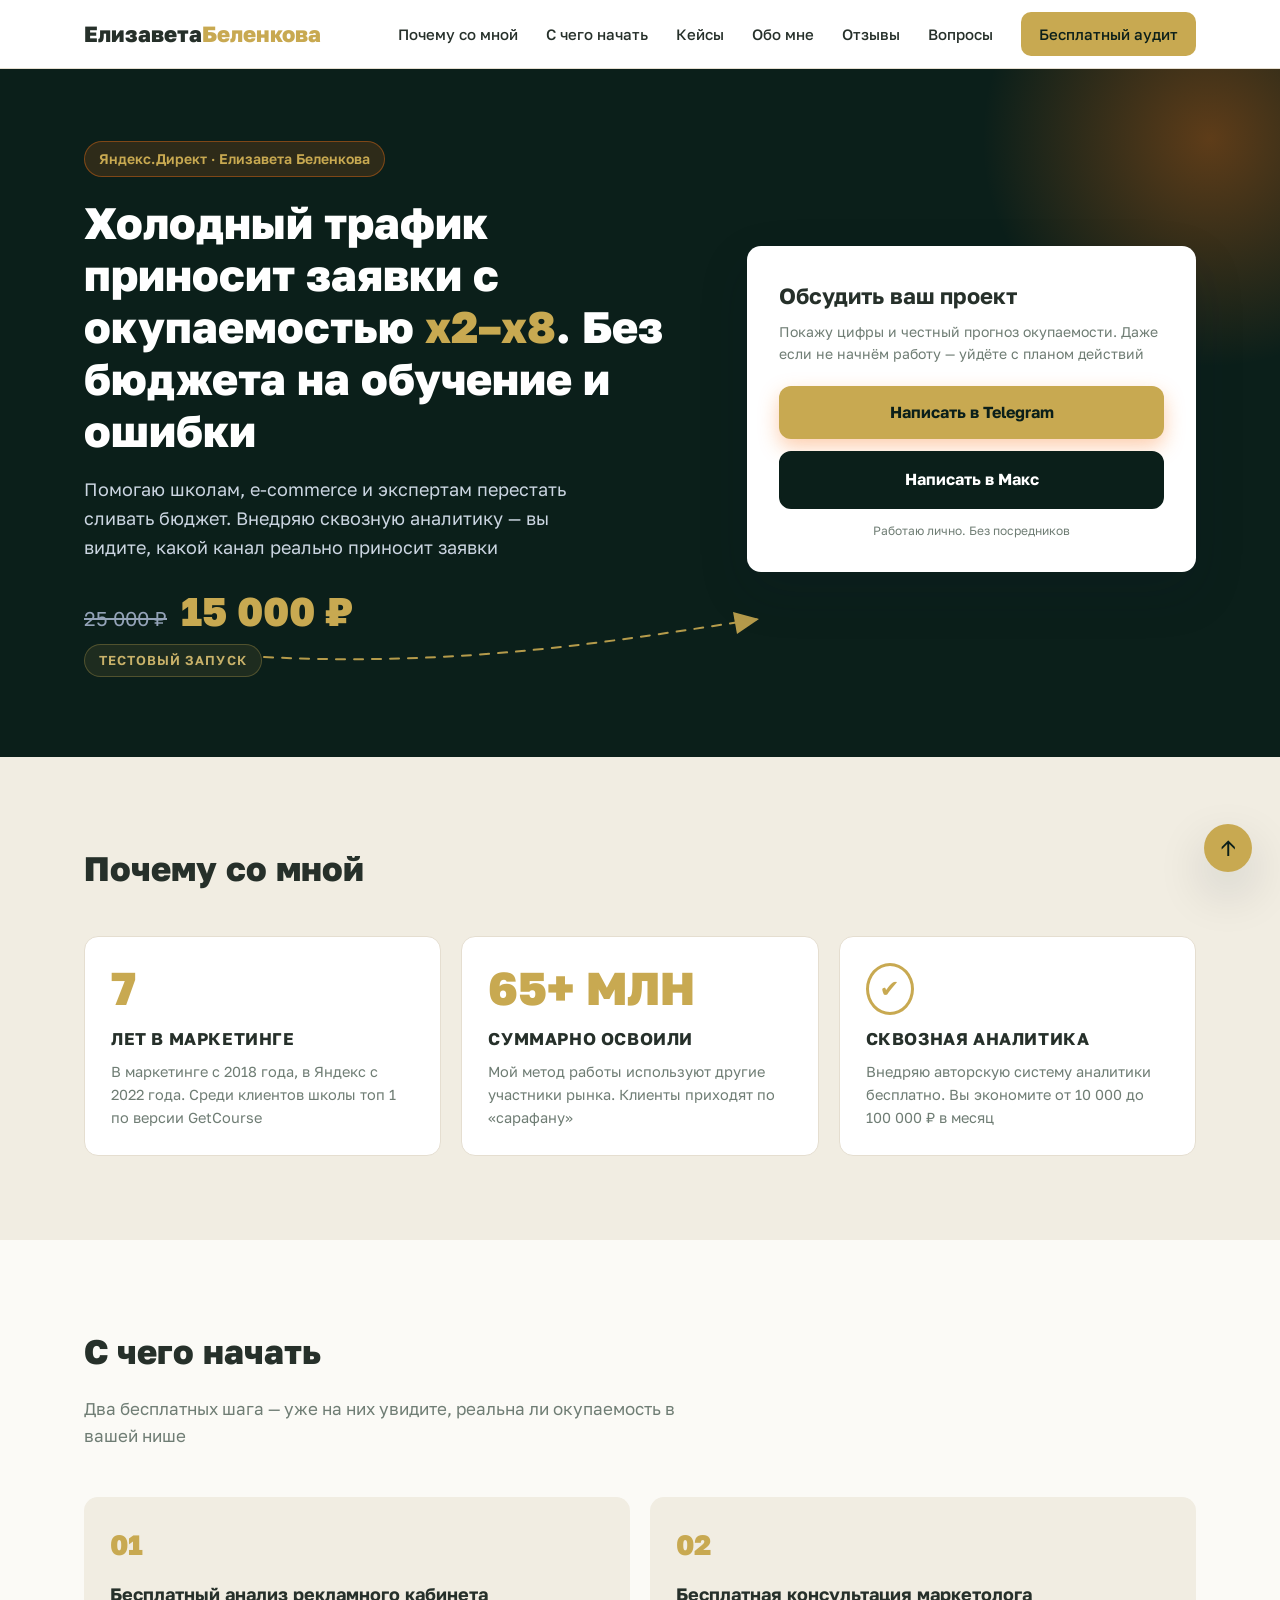
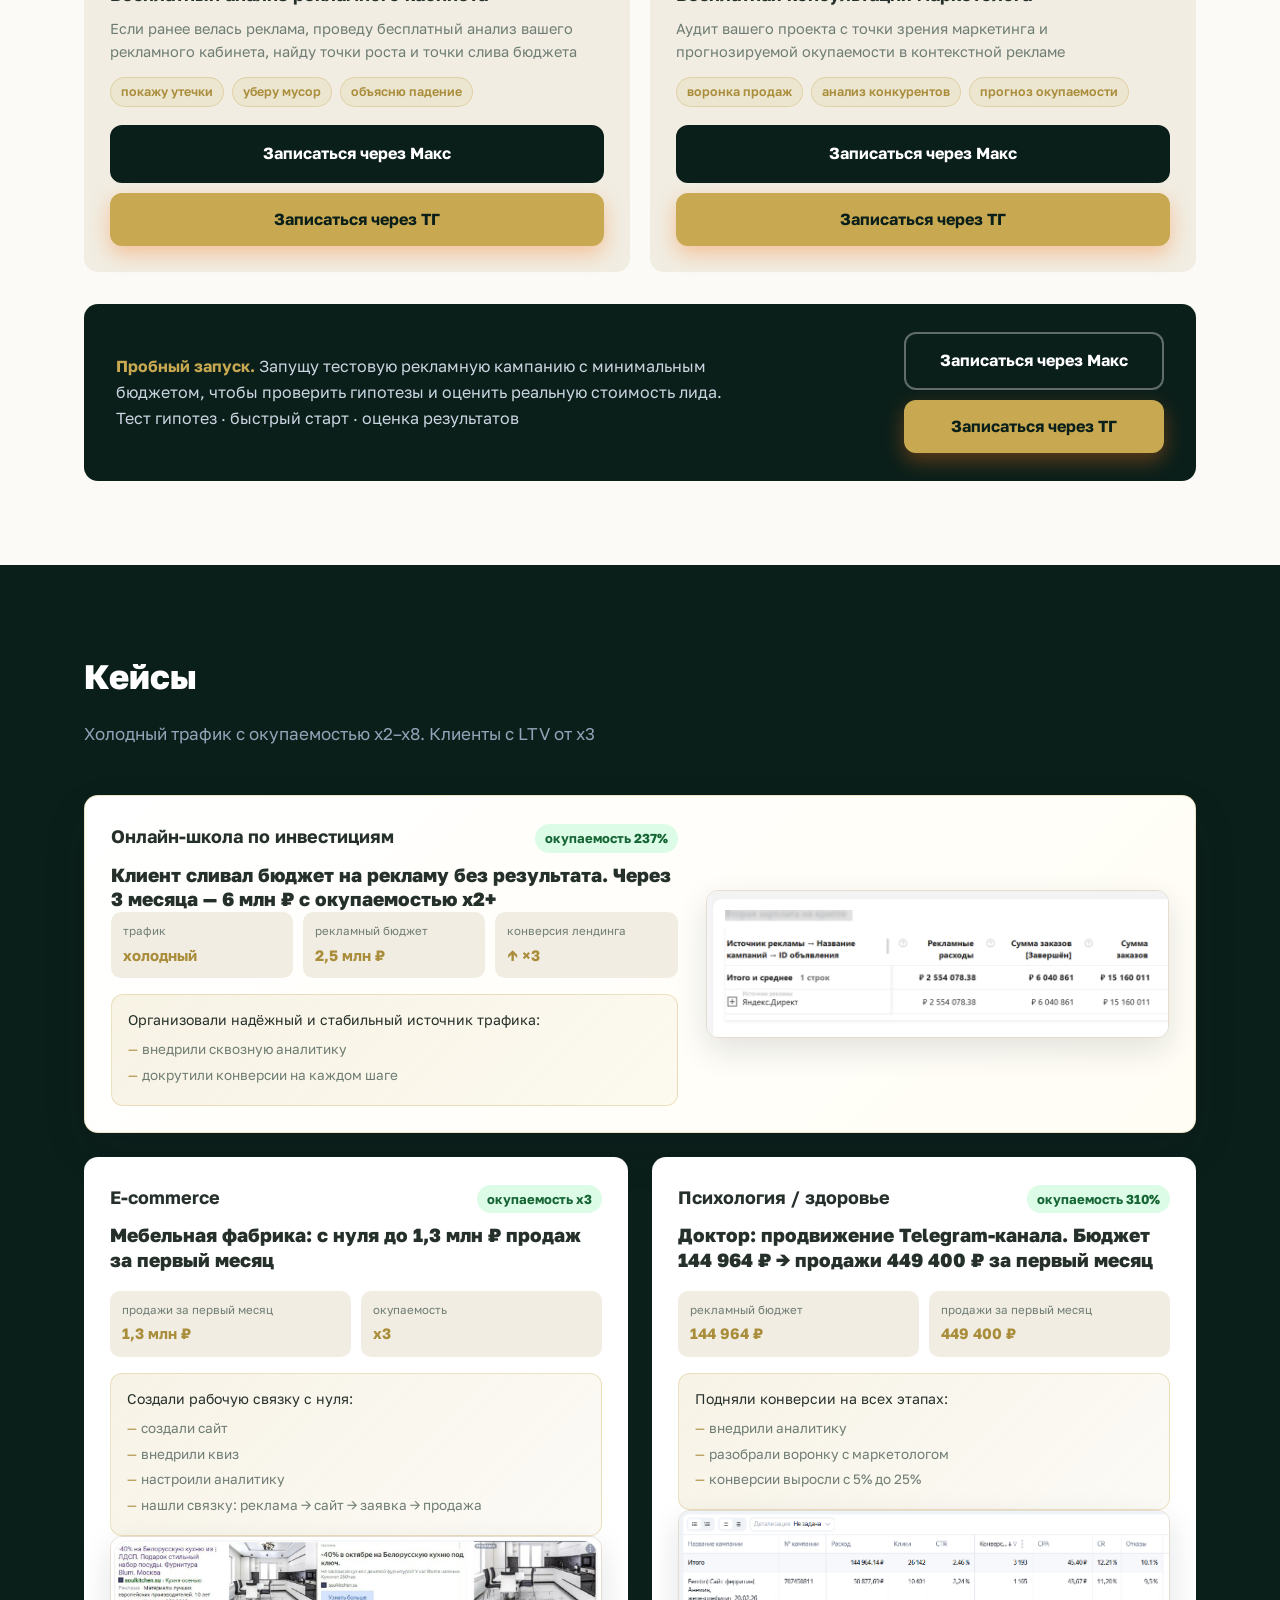
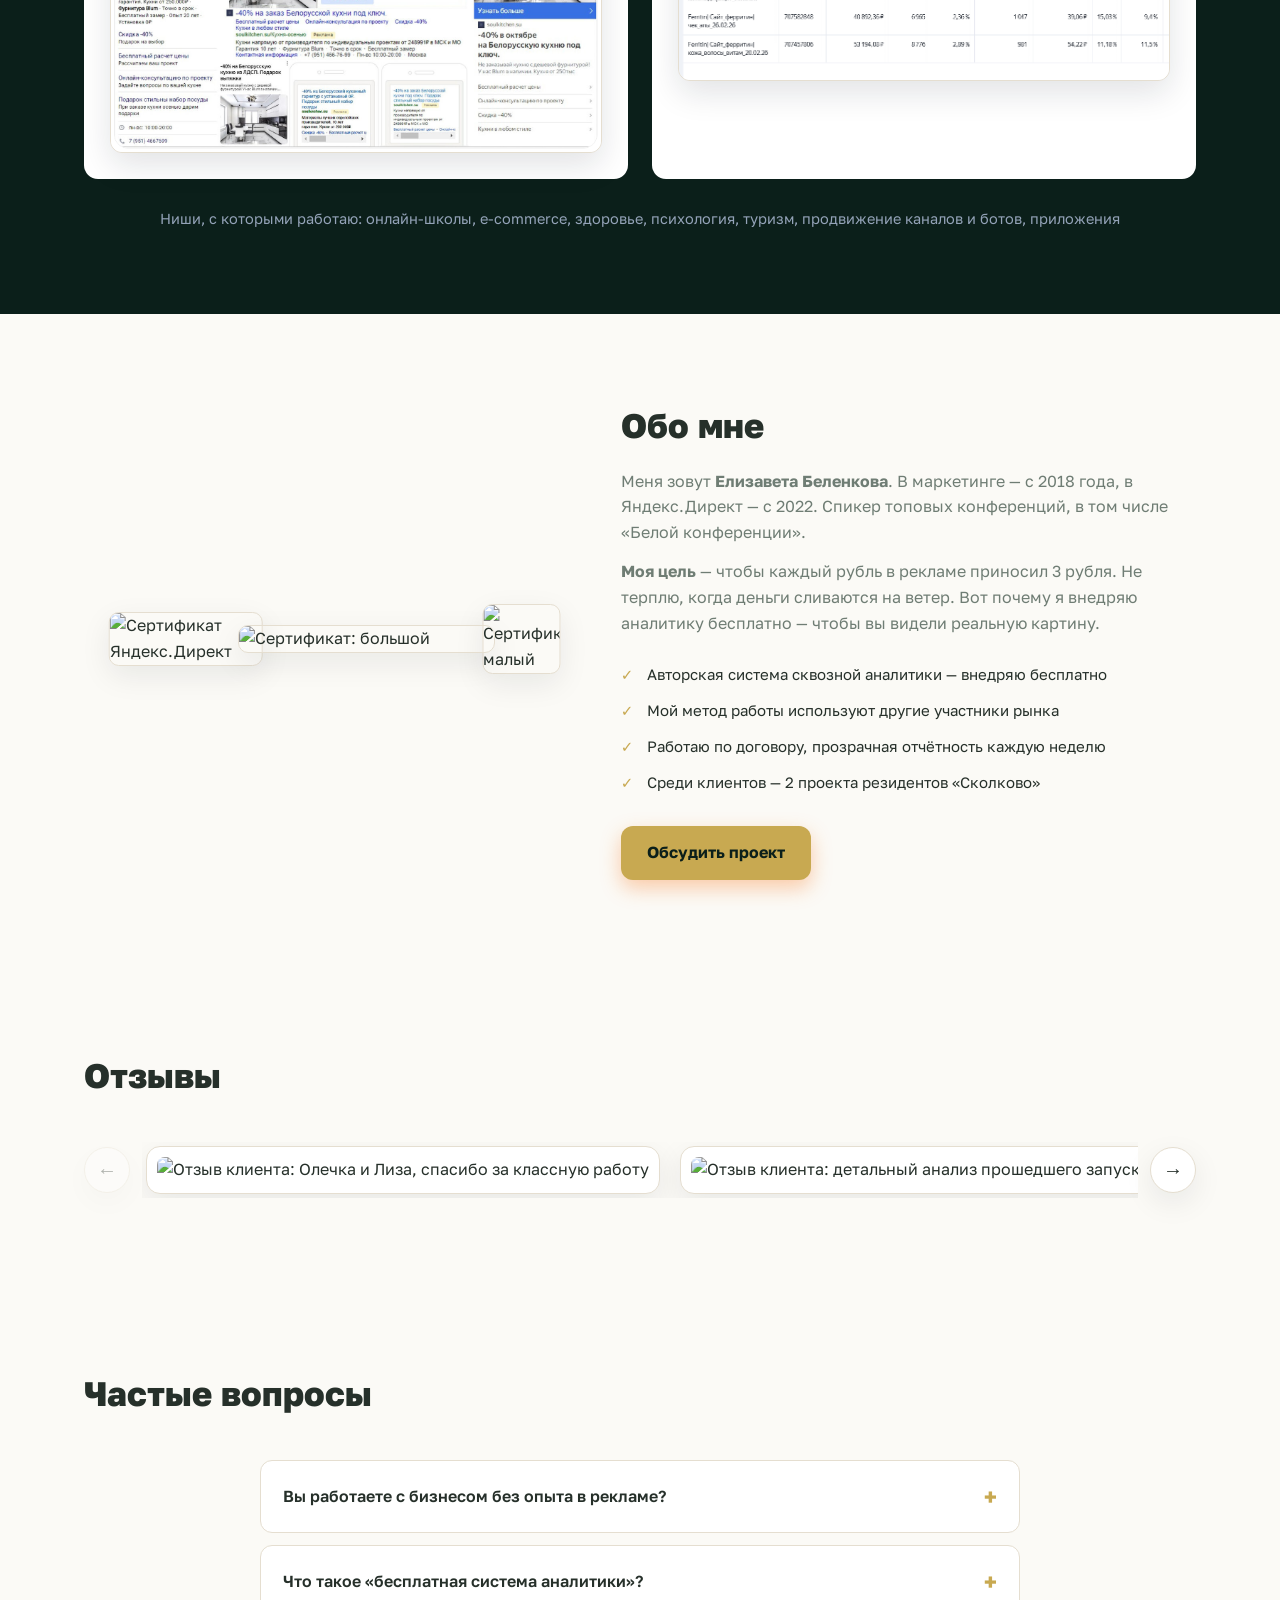
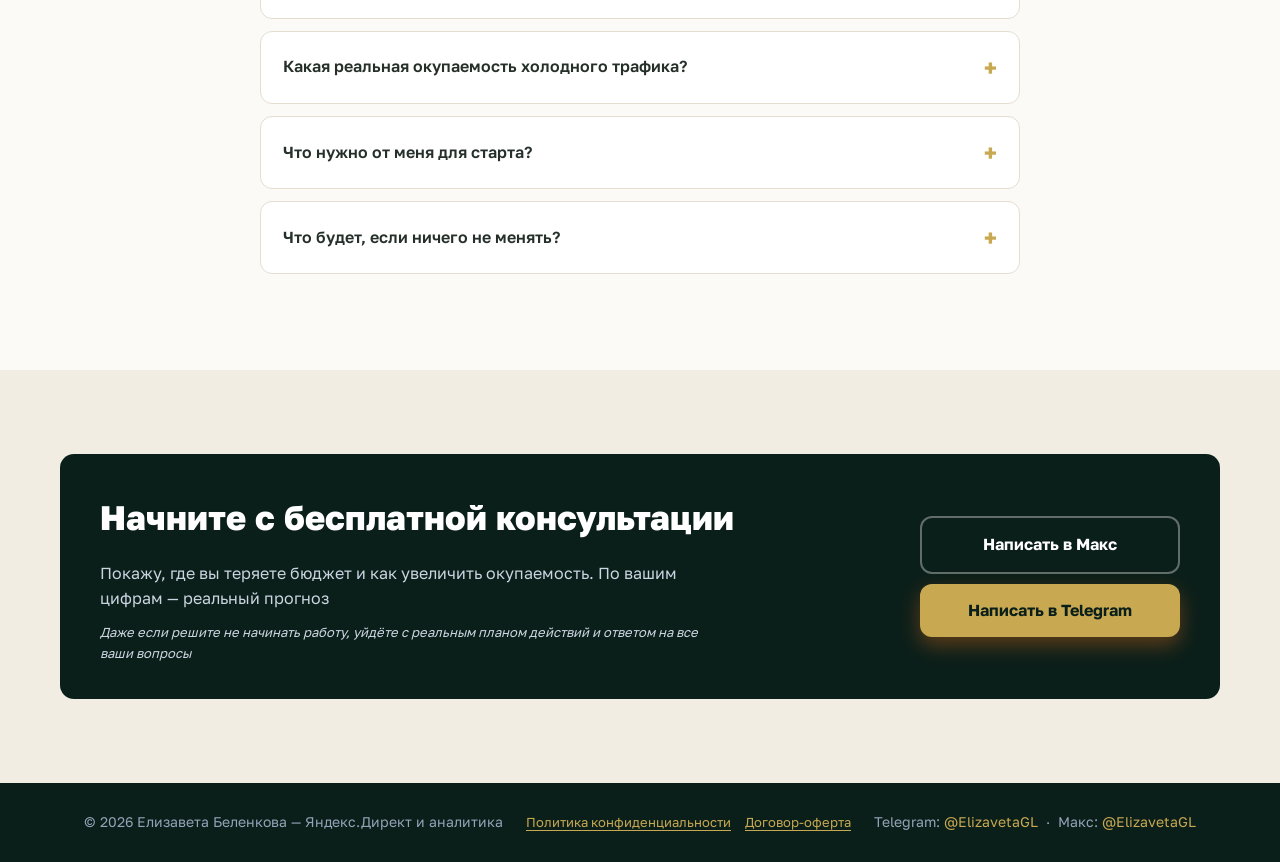
==== commit 8c1debe6: "fix: исправлены пути к изображениям (отзывы и сертификаты)" ====
--- a/index_copy.html
+++ b/index_copy.html
@@ -216,9 +216,9 @@
     <section class="about" id="about">
       <div class="container about__grid">
         <div class="about__photo">
-          <img src="uFvRj5o0XX8.jpg" alt="Сертификат Яндекс.Директ" loading="lazy">
-          <img src="Снимок экрана 2026-08-14 155853.png" alt="Сертификат: большой" loading="lazy">
-          <img src="00a7bf49-d16f-48d0-bddd-708c6bc066bc.jpg" alt="Сертификат: малый" loading="lazy">
+          <img src="Сертификаты, дипломы/uFvRj5o0XX8.jpg" alt="Сертификат Яндекс.Директ" loading="lazy">
+          <img src="Сертификаты, дипломы/Снимок экрана 2026-08-14 155853.png" alt="Сертификат: большой" loading="lazy">
+          <img src="Сертификаты, дипломы/00a7bf49-d16f-48d0-bddd-708c6bc066bc.jpg" alt="Сертификат: малый" loading="lazy">
         </div>
         <div class="about__content">
           <h2 class="section-title reveal">Обо мне</h2>
@@ -248,22 +248,22 @@
           <button class="gallery__btn gallery__btn--prev" type="button" aria-label="Предыдущий отзыв">←</button>
           <div class="gallery__track" id="gallery-track">
             <div class="gallery__slide">
-              <img src="review-1.png" alt="Отзыв клиента: Олечка и Лиза, спасибо за классную работу">
-            </div>
-            <div class="gallery__slide">
-              <img src="review-2.png" alt="Отзыв клиента: детальный анализ прошедшего запуска">
-            </div>
-            <div class="gallery__slide">
-              <img src="review-3.png" alt="Отзыв клиента: отчёт, 9 покупок с канала, ROMI 209%">
-            </div>
-            <div class="gallery__slide">
-              <img src="review-4.png" alt="Отзыв клиента: просят притормозить рекламу">
-            </div>
-            <div class="gallery__slide">
-              <img src="review-5.png" alt="Отзыв клиента: 3 оплаты, ROMI 250%">
-            </div>
-            <div class="gallery__slide">
-              <img src="review-6.png" alt="Отзыв клиента: 10 продаж в холодную на высокий чек">
+              <img src="Отзывы/review-1.png" alt="Отзыв клиента: Олечка и Лиза, спасибо за классную работу">
+            </div>
+            <div class="gallery__slide">
+              <img src="Отзывы/review-2.png" alt="Отзыв клиента: детальный анализ прошедшего запуска">
+            </div>
+            <div class="gallery__slide">
+              <img src="Отзывы/review-3.png" alt="Отзыв клиента: отчёт, 9 покупок с канала, ROMI 209%">
+            </div>
+            <div class="gallery__slide">
+              <img src="Отзывы/review-4.png" alt="Отзыв клиента: просят притормозить рекламу">
+            </div>
+            <div class="gallery__slide">
+              <img src="Отзывы/review-5.png" alt="Отзыв клиента: 3 оплаты, ROMI 250%">
+            </div>
+            <div class="gallery__slide">
+              <img src="Отзывы/review-6.png" alt="Отзыв клиента: 10 продаж в холодную на высокий чек">
             </div>
           </div>
           <button class="gallery__btn gallery__btn--next" type="button" aria-label="Следующий отзыв">→</button>
